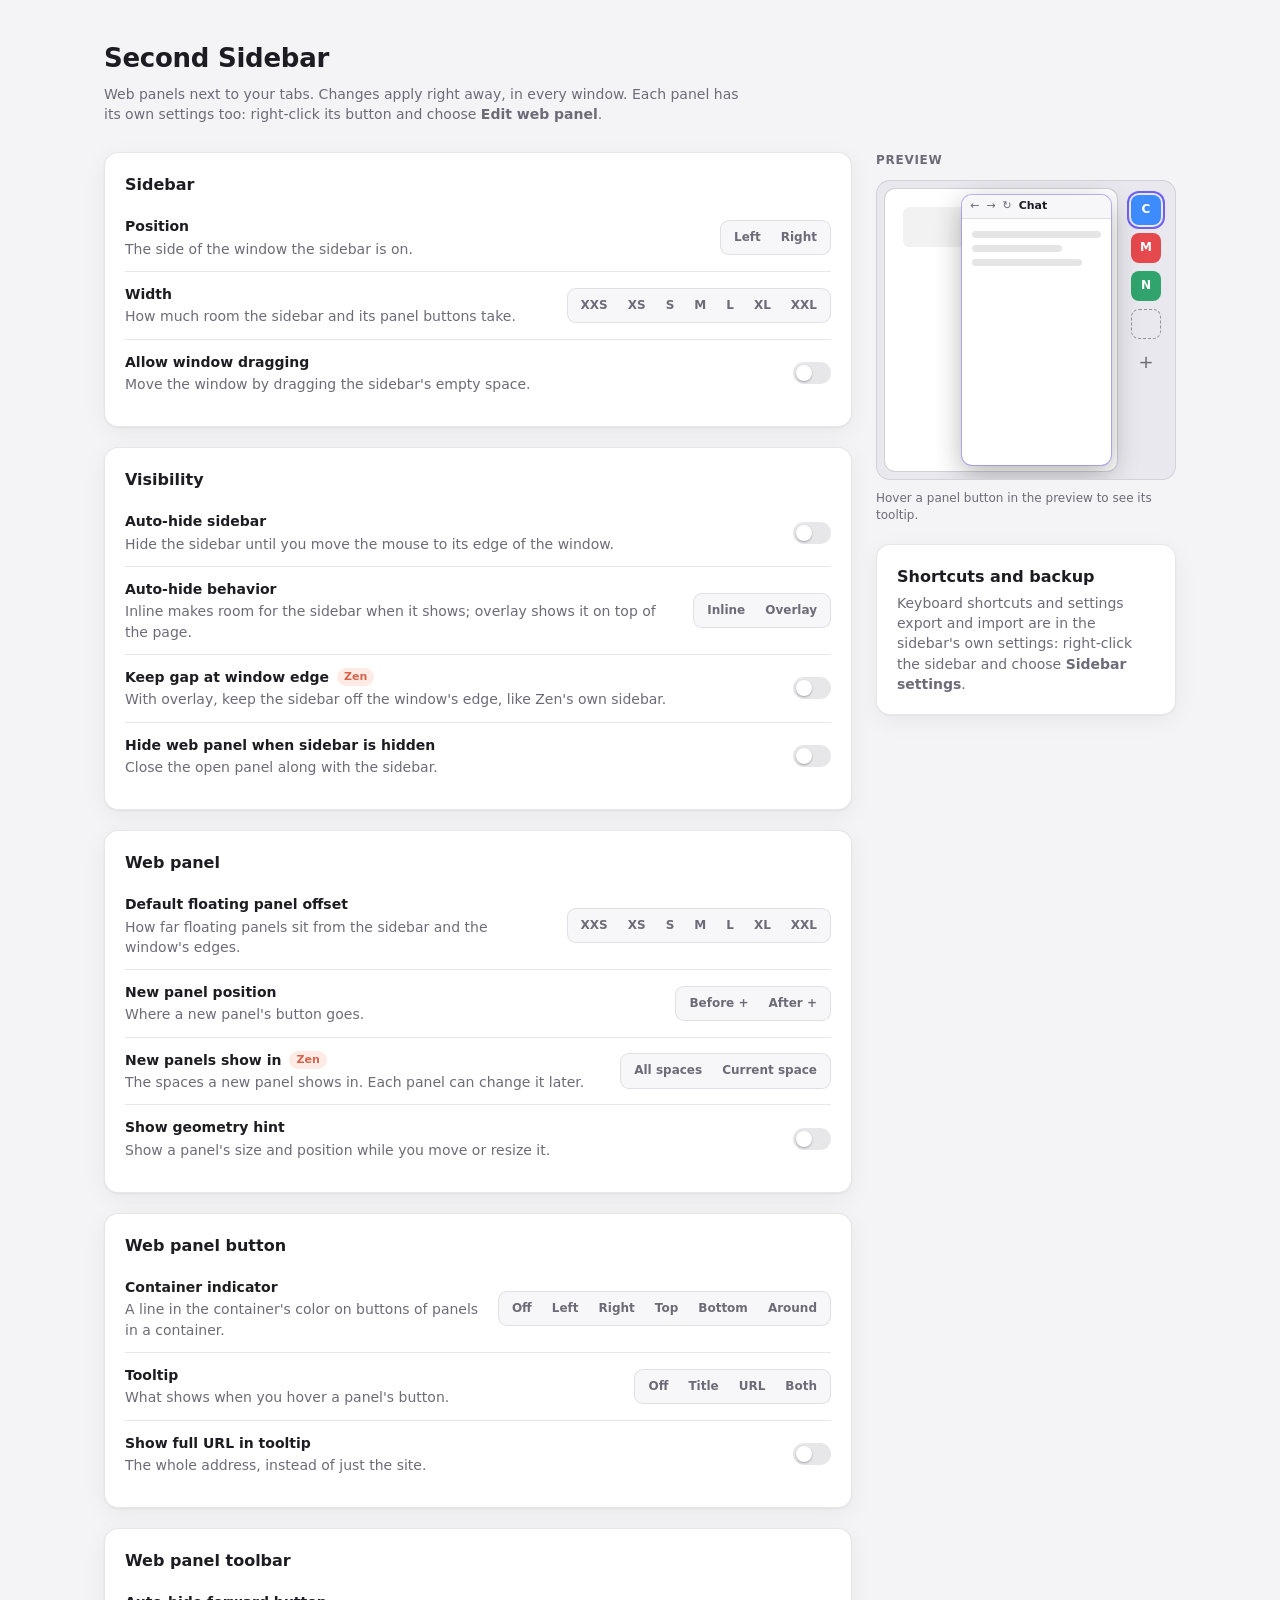
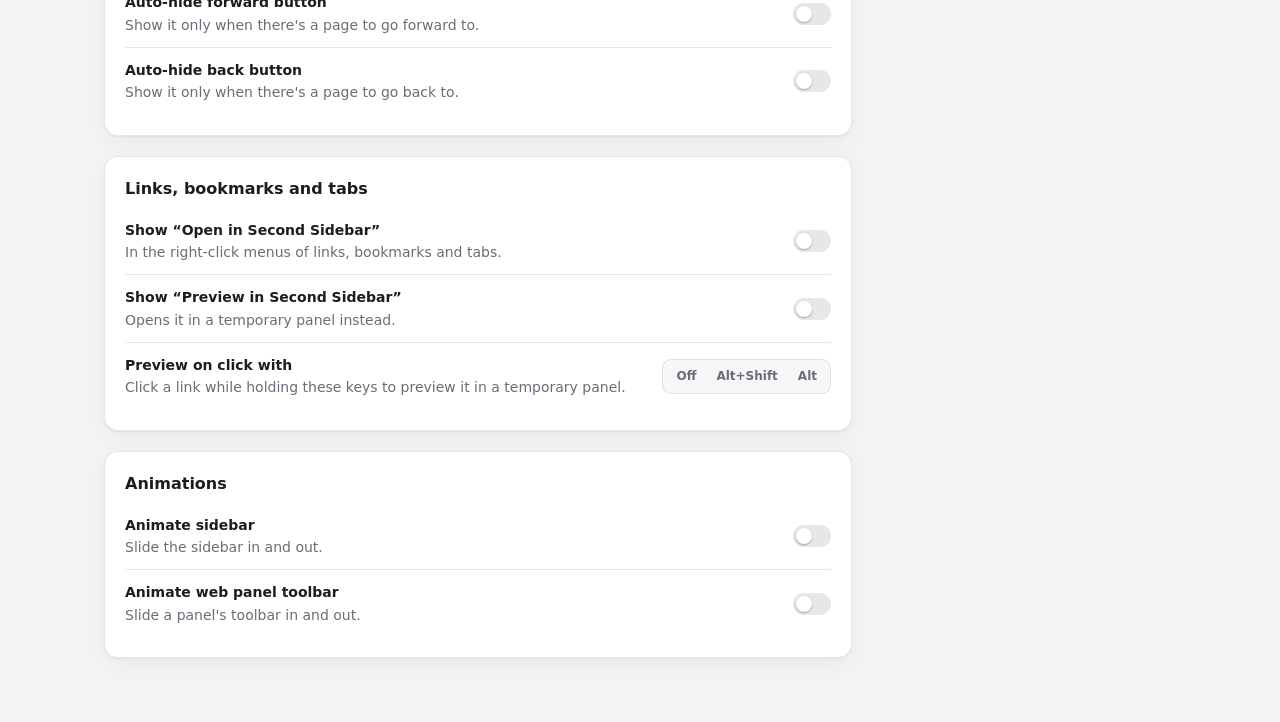
==== src/second_sidebar/settings_page/settings.html @ 51f5f9e2 "Add a settings page for the sidebar settings A tab with the sidebar settings as cards of switches an" ====
<!doctype html>
<html lang="en">
  <head>
    <meta charset="utf-8" />
    <meta name="viewport" content="width=device-width, initial-scale=1" />
    <title>Second Sidebar settings</title>
    <link rel="stylesheet" href="settings.css" />
    <script type="module" src="settings.mjs"></script>
  </head>
  <body>
    <main class="page">
      <header class="intro">
        <h1>Second Sidebar</h1>
        <p>
          Web panels next to your tabs. Changes apply right away, in every
          window. Each panel has its own settings too: right-click its button
          and choose <b>Edit web panel</b>.
        </p>
      </header>

      <p id="not-running" class="banner" hidden>
        Second Sidebar isn't running in this window, so some of its settings
        can't be shown. Restart the browser after installing it, then reload
        this page.
      </p>

      <div class="layout">
        <div id="sections" class="column"></div>

        <aside class="preview-wrap">
          <div class="preview-label">Preview</div>
          <div id="preview" class="preview" aria-label="Sidebar preview"></div>
          <p class="muted small">
            Hover a panel button in the preview to see its tooltip.
          </p>

          <section class="card side-card">
            <h2>Shortcuts and backup</h2>
            <p class="muted">
              Keyboard shortcuts and settings export and import are in the
              sidebar's own settings: right-click the sidebar and choose
              <b>Sidebar settings</b>.
            </p>
          </section>
        </aside>
      </div>
    </main>
  </body>
</html>
---- src/second_sidebar/settings_page/settings.css ----
/* The look of this page follows the settings page oom333 made for Tab Groups
 * (https://github.com/oom333/zen-tab-groups): cards of switches and button
 * groups, with a live preview on the side. */

:root {
  color-scheme: light dark;
  --bg: #f4f4f6;
  --card: #ffffff;
  --raised: #f7f7f9;
  --text: #1d1c22;
  --muted: #6d6b78;
  --border: rgba(20, 18, 30, 0.1);
  --accent: #6f5ff0;
  --accent-text: #ffffff;
  --window: #e9e8ee;
  --window-page: #ffffff;
  --window-line: rgba(0, 0, 0, 0.1);
  --shadow: 0 1px 2px rgba(0, 0, 0, 0.05), 0 6px 24px rgba(0, 0, 0, 0.05);
}

@media (prefers-color-scheme: dark) {
  :root {
    --bg: #18171d;
    --card: #222129;
    --raised: #2a2932;
    --text: #ecebf2;
    --muted: #9a98a8;
    --border: rgba(255, 255, 255, 0.08);
    --accent: #8f82ff;
    --accent-text: #15131f;
    --window: #2b2933;
    --window-page: #1f1e25;
    --window-line: rgba(255, 255, 255, 0.1);
    --shadow: none;
  }
}

* {
  box-sizing: border-box;
}

[hidden] {
  display: none !important;
}

body {
  margin: 0;
  background: var(--bg);
  color: var(--text);
  font:
    14px/1.45 system-ui,
    -apple-system,
    "Segoe UI",
    sans-serif;
}

button,
input {
  font: inherit;
  color: inherit;
}

.page {
  max-width: 1120px;
  margin: 0 auto;
  padding: 40px 24px 64px;
}

.intro h1 {
  margin: 0 0 6px;
  font-size: 26px;
  letter-spacing: -0.01em;
}
.intro p {
  margin: 0 0 28px;
  color: var(--muted);
  max-width: 640px;
}

.banner {
  margin: -12px 0 24px;
  padding: 10px 14px;
  border-radius: 10px;
  background: color-mix(in srgb, var(--accent) 12%, transparent);
  border: 1px solid color-mix(in srgb, var(--accent) 30%, transparent);
}

.layout {
  display: grid;
  grid-template-columns: minmax(0, 1fr) 300px;
  gap: 24px;
  align-items: start;
}

.column {
  display: grid;
  gap: 20px;
  min-width: 0;
}

.card {
  background: var(--card);
  border: 1px solid var(--border);
  border-radius: 14px;
  padding: 20px;
  box-shadow: var(--shadow);
}

.card h2 {
  margin: 0 0 4px;
  font-size: 16px;
}
.muted {
  color: var(--muted);
  margin: 0;
}
.small {
  font-size: 12px;
}

/* ---------- options ---------- */

.options {
  display: grid;
  margin-top: 8px;
}
.option {
  display: flex;
  align-items: center;
  gap: 16px;
  padding: 12px 0;
  cursor: pointer;
}
div.option {
  cursor: default;
}
.option + .option {
  border-top: 1px solid var(--border);
}
.option-text {
  flex: 1;
  display: grid;
  gap: 2px;
  min-width: 0;
}
.option-title {
  display: flex;
  align-items: center;
  gap: 8px;
  font-weight: 600;
}
.tag {
  font-size: 11px;
  font-weight: 600;
  padding: 1px 7px;
  border-radius: 999px;
  background: color-mix(in srgb, #f76f53 14%, transparent);
  color: color-mix(in srgb, #f76f53 85%, var(--text));
}

.switch {
  appearance: none;
  width: 38px;
  height: 22px;
  border-radius: 999px;
  background: var(--border);
  position: relative;
  cursor: pointer;
  flex: none;
  transition: background 0.15s;
  margin: 0;
}
.switch::after {
  content: "";
  position: absolute;
  top: 3px;
  left: 3px;
  width: 16px;
  height: 16px;
  border-radius: 50%;
  background: #fff;
  box-shadow: 0 1px 2px rgba(0, 0, 0, 0.3);
  transition: transform 0.15s;
}
.switch:checked {
  background: var(--accent);
}
.switch:checked::after {
  transform: translateX(16px);
}
.switch:focus-visible,
.segmented button:focus-visible {
  outline: 2px solid var(--accent);
  outline-offset: 2px;
}

.segmented {
  display: inline-flex;
  flex-wrap: wrap;
  justify-content: flex-end;
  flex: none;
  max-width: 60%;
  padding: 3px;
  border-radius: 9px;
  background: var(--raised);
  border: 1px solid var(--border);
}
.segmented button {
  border: 0;
  background: transparent;
  border-radius: 6px;
  padding: 5px 10px;
  font-size: 12px;
  font-weight: 600;
  color: var(--muted);
  cursor: pointer;
  white-space: nowrap;
}
.segmented button.selected {
  background: var(--card);
  color: var(--text);
  box-shadow: 0 1px 3px rgba(0, 0, 0, 0.15);
}

/* ---------- preview ---------- */

.preview-wrap {
  position: sticky;
  top: 24px;
  display: grid;
  gap: 10px;
}
.preview-label {
  font-size: 12px;
  font-weight: 700;
  text-transform: uppercase;
  letter-spacing: 0.06em;
  color: var(--muted);
}
.side-card {
  margin-top: 10px;
}

.preview {
  --pad: 6px;
  --button: 30px;
  --offset: 8px;
  position: relative;
  display: flex;
  height: 300px;
  padding: 8px;
  gap: 8px;
  border-radius: 14px;
  background: var(--window);
  border: 1px solid var(--border);
  overflow: hidden;
}
.preview.left {
  flex-direction: row-reverse;
}

.p-tabs {
  width: 64px;
  display: grid;
  align-content: start;
  gap: 6px;
  padding-top: 4px;
}
.p-tabs span {
  height: 14px;
  border-radius: 5px;
  background: var(--window-line);
}

.p-page {
  position: relative;
  flex: 1;
  border-radius: 10px;
  background: var(--window-page);
  box-shadow: 0 0 0 1px var(--window-line);
}
.p-page::before {
  content: "";
  position: absolute;
  inset: 18px 18px auto;
  height: 40px;
  border-radius: 6px;
  background: var(--window-line);
  opacity: 0.5;
}

.p-sidebar {
  position: relative;
  z-index: 2;
  display: grid;
  align-content: start;
  justify-items: center;
  gap: 8px;
  padding: 6px var(--pad);
  border-radius: 10px;
  transition:
    padding 0.15s,
    opacity 0.15s;
}
.p-sidebar.auto-hide {
  outline: 1.5px dashed color-mix(in srgb, var(--muted) 60%, transparent);
  outline-offset: -2px;
}
.p-sidebar.overlay {
  position: absolute;
  top: 8px;
  bottom: 8px;
  background: var(--window);
  box-shadow: 0 6px 24px rgba(0, 0, 0, 0.25);
}
.preview.left .p-sidebar.overlay {
  left: 8px;
}
.preview.right .p-sidebar.overlay {
  right: 8px;
}
.p-sidebar.overlay.gap {
  top: 14px;
  bottom: 14px;
}
.preview.left .p-sidebar.overlay.gap {
  left: 14px;
}
.preview.right .p-sidebar.overlay.gap {
  right: 14px;
}

.p-button {
  position: relative;
  width: var(--button);
  height: var(--button);
  border-radius: 8px;
  display: grid;
  place-items: center;
  font-size: 12px;
  font-weight: 700;
  color: #fff;
  background: var(--c);
  cursor: default;
}
.p-button.open {
  box-shadow:
    0 0 0 2px var(--window),
    0 0 0 4px var(--accent);
}
.p-button .indicator {
  position: absolute;
  background: #f5a623;
  border-radius: 2px;
}
.indicator.left {
  left: -5px;
  top: 6px;
  bottom: 6px;
  width: 3px;
}
.indicator.right {
  right: -5px;
  top: 6px;
  bottom: 6px;
  width: 3px;
}
.indicator.top {
  top: -5px;
  left: 6px;
  right: 6px;
  height: 3px;
}
.indicator.bottom {
  bottom: -5px;
  left: 6px;
  right: 6px;
  height: 3px;
}
.indicator.around {
  inset: -4px;
  background: transparent;
  border: 2px solid #f5a623;
  border-radius: 10px;
}
.p-slot {
  background: transparent;
  border: 1.5px dashed color-mix(in srgb, var(--muted) 70%, transparent);
}
.p-new {
  width: var(--button);
  height: var(--button);
  display: grid;
  place-items: center;
  color: var(--muted);
  font-size: 18px;
  line-height: 1;
}

.p-tooltip {
  position: absolute;
  z-index: 4;
  top: 50%;
  transform: translateY(-50%);
  width: max-content;
  max-width: 200px;
  padding: 6px 9px;
  border-radius: 7px;
  font-size: 11px;
  font-weight: 500;
  line-height: 1.35;
  text-align: start;
  color: var(--text);
  background: var(--card);
  border: 1px solid var(--border);
  box-shadow: 0 4px 16px rgba(0, 0, 0, 0.2);
  pointer-events: none;
  display: none;
}
.p-tooltip .url {
  color: var(--muted);
  overflow-wrap: anywhere;
}
.p-button:hover .p-tooltip {
  display: block;
}
.preview.left .p-tooltip {
  left: calc(100% + 10px);
}
.preview.right .p-tooltip {
  right: calc(100% + 10px);
}

.p-panel {
  position: absolute;
  z-index: 3;
  top: calc(8px + var(--offset));
  bottom: calc(8px + var(--offset));
  width: 50%;
  border-radius: 10px;
  background: var(--card);
  box-shadow:
    0 0 0 1px color-mix(in srgb, var(--accent) 45%, transparent),
    0 8px 28px rgba(0, 0, 0, 0.3);
  overflow: hidden;
  transition: all 0.15s;
}
.p-panel .bar {
  height: 24px;
  display: flex;
  align-items: center;
  gap: 7px;
  padding: 0 8px;
  font-size: 11px;
  color: var(--muted);
  background: var(--raised);
  border-bottom: 1px solid var(--window-line);
}
.p-panel .bar .nav.gone {
  visibility: hidden;
}
.p-panel .bar .title {
  flex: 1;
  overflow: hidden;
  text-overflow: ellipsis;
  white-space: nowrap;
  font-weight: 600;
  color: var(--text);
}
.p-panel .lines {
  display: grid;
  gap: 7px;
  padding: 12px 10px;
}
.p-panel .lines span {
  height: 7px;
  border-radius: 4px;
  background: var(--window-line);
}
.p-panel .lines span:nth-child(2) {
  width: 70%;
}
.p-panel .lines span:nth-child(3) {
  width: 85%;
}

@media (max-width: 860px) {
  .layout {
    grid-template-columns: 1fr;
  }
  .preview-wrap {
    position: static;
    order: -1;
  }
  .segmented {
    max-width: none;
  }
}
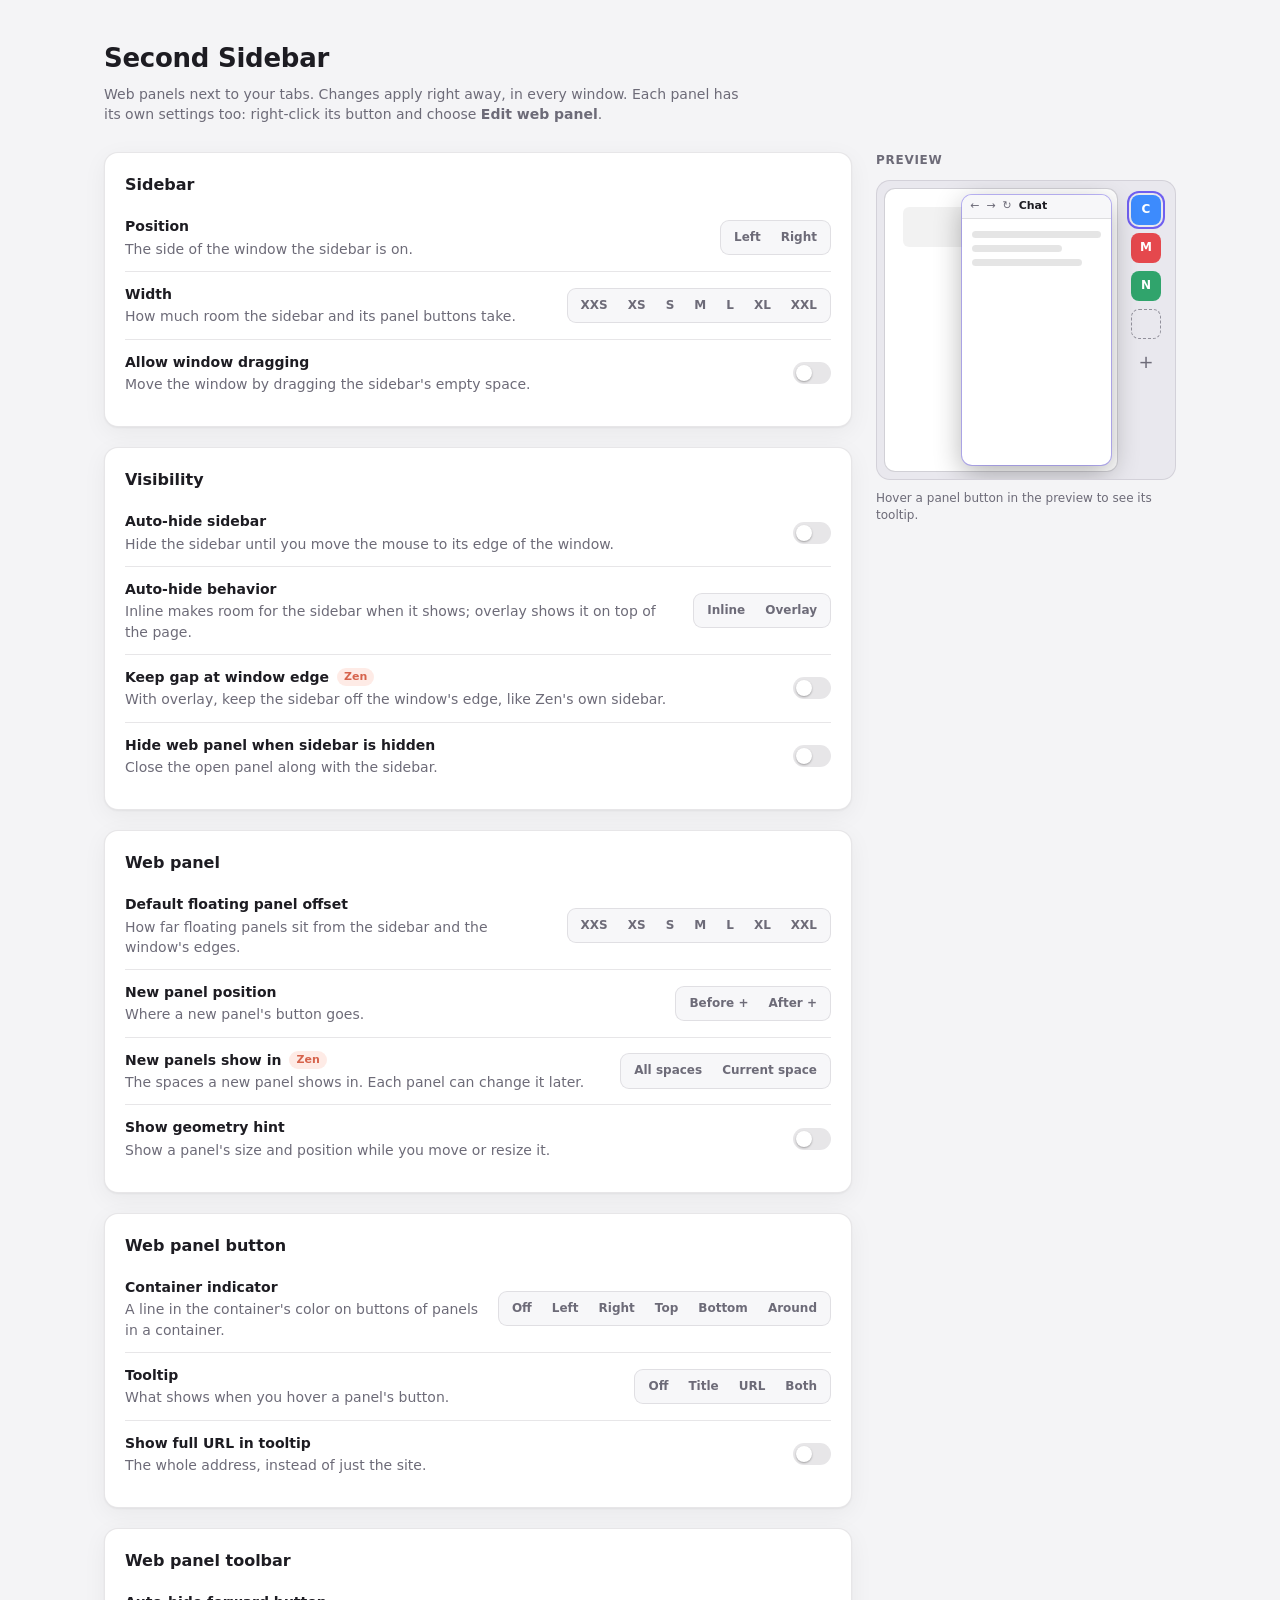
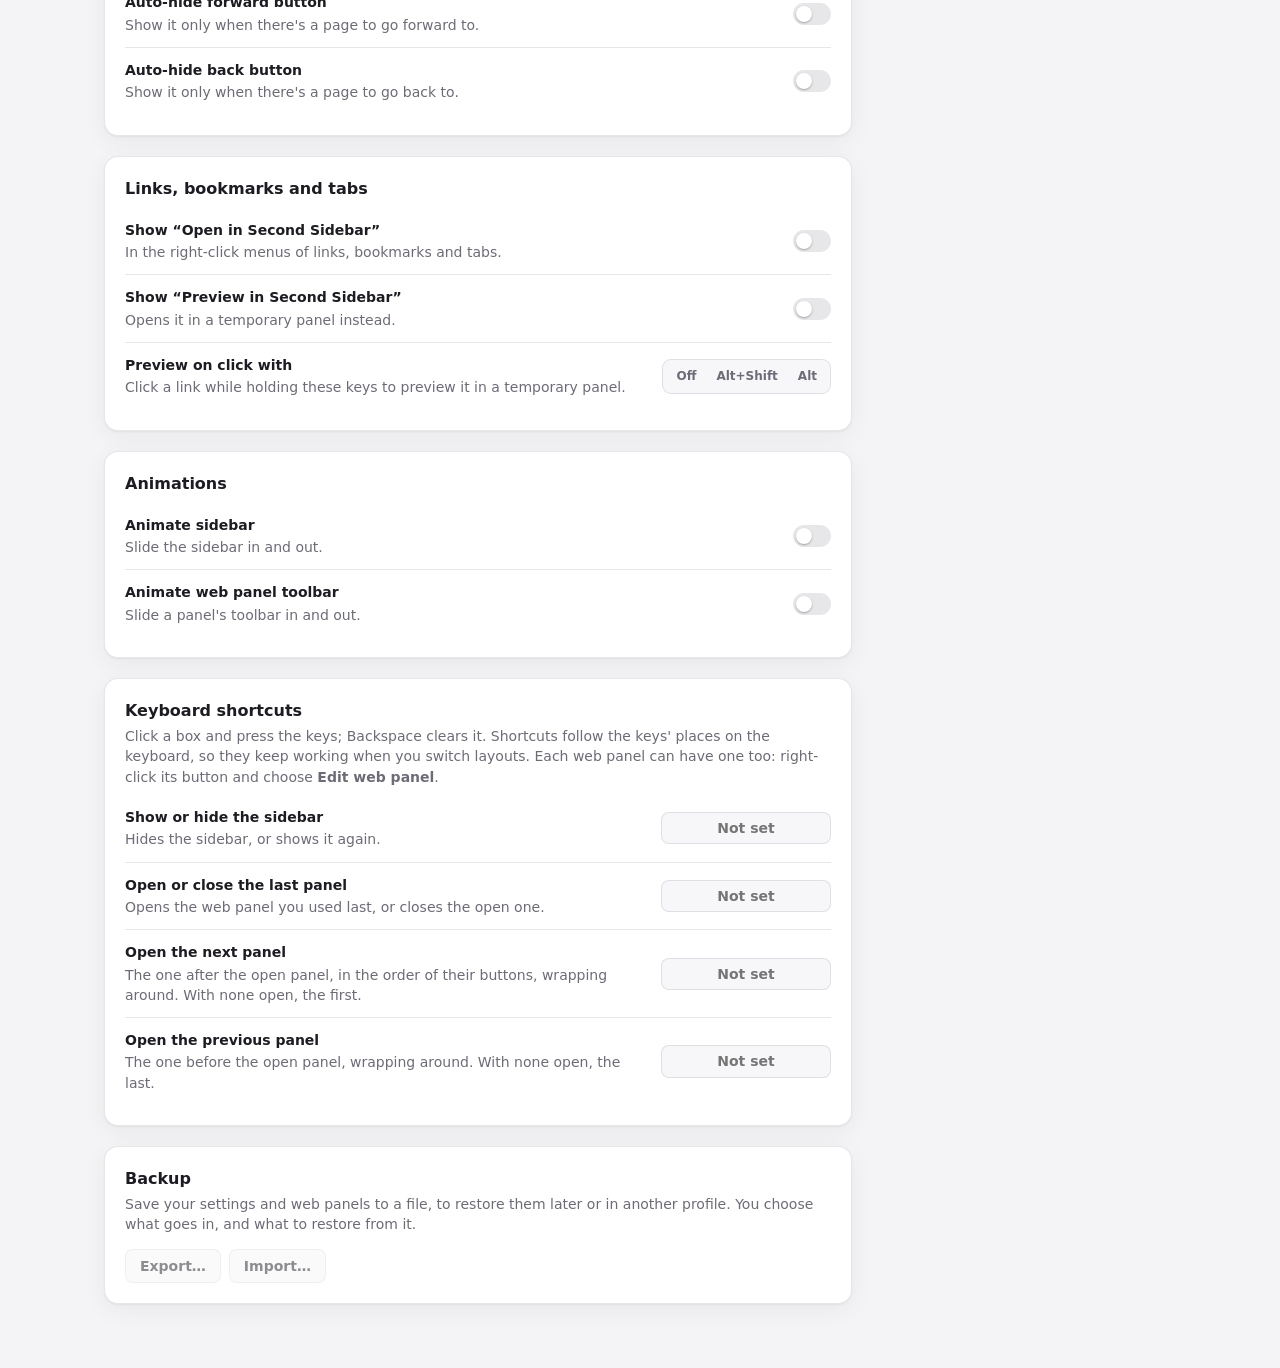
==== commit 8cfa771b: "Put every sidebar setting on the settings page, with backup choices "Sidebar settings" in the sideba" ====
--- a/src/second_sidebar/settings_page/settings.html
+++ b/src/second_sidebar/settings_page/settings.html
@@ -24,8 +24,56 @@
         this page.
       </p>
 
+      <div id="restart-banner" class="banner restart" hidden>
+        <span>
+          Settings imported. Restart the browser to apply them; until then,
+          changes to the sidebar and web panels aren't saved.
+        </span>
+        <button id="restart" class="button primary" type="button">
+          Restart now
+        </button>
+      </div>
+
       <div class="layout">
-        <div id="sections" class="column"></div>
+        <div class="column">
+          <div id="sections" class="column"></div>
+
+          <section class="card">
+            <h2>Keyboard shortcuts</h2>
+            <p class="muted">
+              Click a box and press the keys; Backspace clears it. Shortcuts
+              follow the keys' places on the keyboard, so they keep working when
+              you switch layouts. Each web panel can have one too: right-click
+              its button and choose <b>Edit web panel</b>.
+            </p>
+            <div id="shortcuts" class="options"></div>
+            <p id="shortcut-status" class="status small" role="status"></p>
+          </section>
+
+          <section class="card">
+            <h2>Backup</h2>
+            <p class="muted">
+              Save your settings and web panels to a file, to restore them later
+              or in another profile. You choose what goes in, and what to
+              restore from it.
+            </p>
+            <div class="actions">
+              <button id="backup-export" class="button" type="button">
+                Export…
+              </button>
+              <button id="backup-import" class="button" type="button">
+                Import…
+              </button>
+              <input
+                id="backup-file"
+                type="file"
+                accept=".json,application/json"
+                hidden
+              />
+            </div>
+            <p id="backup-status" class="status small" role="status"></p>
+          </section>
+        </div>
 
         <aside class="preview-wrap">
           <div class="preview-label">Preview</div>
@@ -33,17 +81,39 @@
           <p class="muted small">
             Hover a panel button in the preview to see its tooltip.
           </p>
-
-          <section class="card side-card">
-            <h2>Shortcuts and backup</h2>
-            <p class="muted">
-              Keyboard shortcuts and settings export and import are in the
-              sidebar's own settings: right-click the sidebar and choose
-              <b>Sidebar settings</b>.
-            </p>
-          </section>
         </aside>
       </div>
     </main>
+
+    <!-- Asks what to export, or what to restore from a backup. -->
+    <dialog id="backup-dialog" class="dialog">
+      <form method="dialog">
+        <h2 id="backup-dialog-title"></h2>
+        <p id="backup-dialog-text" class="muted"></p>
+        <div class="options">
+          <label class="option" id="backup-sidebar">
+            <span class="option-text">
+              <span class="option-title">Sidebar settings</span>
+              <span class="muted"></span>
+            </span>
+            <input type="checkbox" class="switch" checked />
+          </label>
+          <label class="option" id="backup-web-panels">
+            <span class="option-text">
+              <span class="option-title">Web panels</span>
+              <span class="muted"></span>
+            </span>
+            <input type="checkbox" class="switch" checked />
+          </label>
+        </div>
+        <p id="backup-dialog-note" class="muted small"></p>
+        <div class="dialog-actions">
+          <button value="cancel" class="button">Cancel</button>
+          <button value="ok" class="button primary" id="backup-dialog-ok">
+            OK
+          </button>
+        </div>
+      </form>
+    </dialog>
   </body>
 </html>
--- a/src/second_sidebar/settings_page/settings.css
+++ b/src/second_sidebar/settings_page/settings.css
@@ -222,6 +222,128 @@
   box-shadow: 0 1px 3px rgba(0, 0, 0, 0.15);
 }
 
+/* ---------- buttons, shortcuts, backup ---------- */
+
+.button {
+  border: 1px solid var(--border);
+  background: var(--raised);
+  border-radius: 8px;
+  padding: 6px 14px;
+  font-weight: 600;
+  cursor: pointer;
+}
+.button:hover {
+  background: color-mix(in srgb, var(--raised) 85%, var(--text));
+}
+.button.primary {
+  border-color: transparent;
+  background: var(--accent);
+  color: var(--accent-text);
+}
+.button:disabled {
+  opacity: 0.5;
+  cursor: default;
+}
+.button:focus-visible,
+.shortcut input:focus-visible,
+.shortcut button:focus-visible {
+  outline: 2px solid var(--accent);
+  outline-offset: 2px;
+}
+
+.shortcut {
+  display: inline-flex;
+  align-items: center;
+  flex: none;
+  gap: 4px;
+}
+.shortcut input {
+  width: 170px;
+  padding: 5px 10px;
+  border-radius: 8px;
+  border: 1px solid var(--border);
+  background: var(--raised);
+  font-weight: 600;
+  text-align: center;
+  cursor: pointer;
+}
+.shortcut input:focus {
+  border-color: var(--accent);
+  cursor: text;
+}
+.shortcut button {
+  border: 0;
+  background: transparent;
+  color: var(--muted);
+  border-radius: 6px;
+  width: 26px;
+  height: 26px;
+  cursor: pointer;
+}
+.shortcut button:hover {
+  color: var(--text);
+  background: var(--raised);
+}
+
+.actions {
+  display: flex;
+  flex-wrap: wrap;
+  gap: 8px;
+  margin-top: 14px;
+}
+.status {
+  margin: 10px 0 0;
+  color: var(--muted);
+}
+.status:empty {
+  display: none;
+}
+.status.error {
+  color: #e5484d;
+}
+
+/* Until the restart, changes anywhere on the page aren't saved: it stays in
+ * view. */
+.banner.restart {
+  position: sticky;
+  top: 12px;
+  z-index: 2;
+  display: flex;
+  align-items: center;
+  gap: 16px;
+  background: color-mix(in srgb, var(--accent) 12%, var(--card));
+  box-shadow: var(--shadow);
+}
+.banner.restart span {
+  flex: 1;
+}
+
+.dialog {
+  width: min(460px, calc(100vw - 32px));
+  padding: 22px;
+  border: 1px solid var(--border);
+  border-radius: 14px;
+  background: var(--card);
+  color: var(--text);
+  box-shadow: 0 12px 40px rgba(0, 0, 0, 0.3);
+}
+.dialog::backdrop {
+  background: rgba(0, 0, 0, 0.35);
+}
+.dialog h2 {
+  margin: 0 0 4px;
+  font-size: 16px;
+}
+.dialog .small {
+  margin-top: 8px;
+}
+.dialog-actions {
+  display: flex;
+  justify-content: flex-end;
+  gap: 8px;
+  margin-top: 18px;
+}
+
 /* ---------- preview ---------- */
 
 .preview-wrap {
@@ -236,9 +358,6 @@
   text-transform: uppercase;
   letter-spacing: 0.06em;
   color: var(--muted);
-}
-.side-card {
-  margin-top: 10px;
 }
 
 .preview {
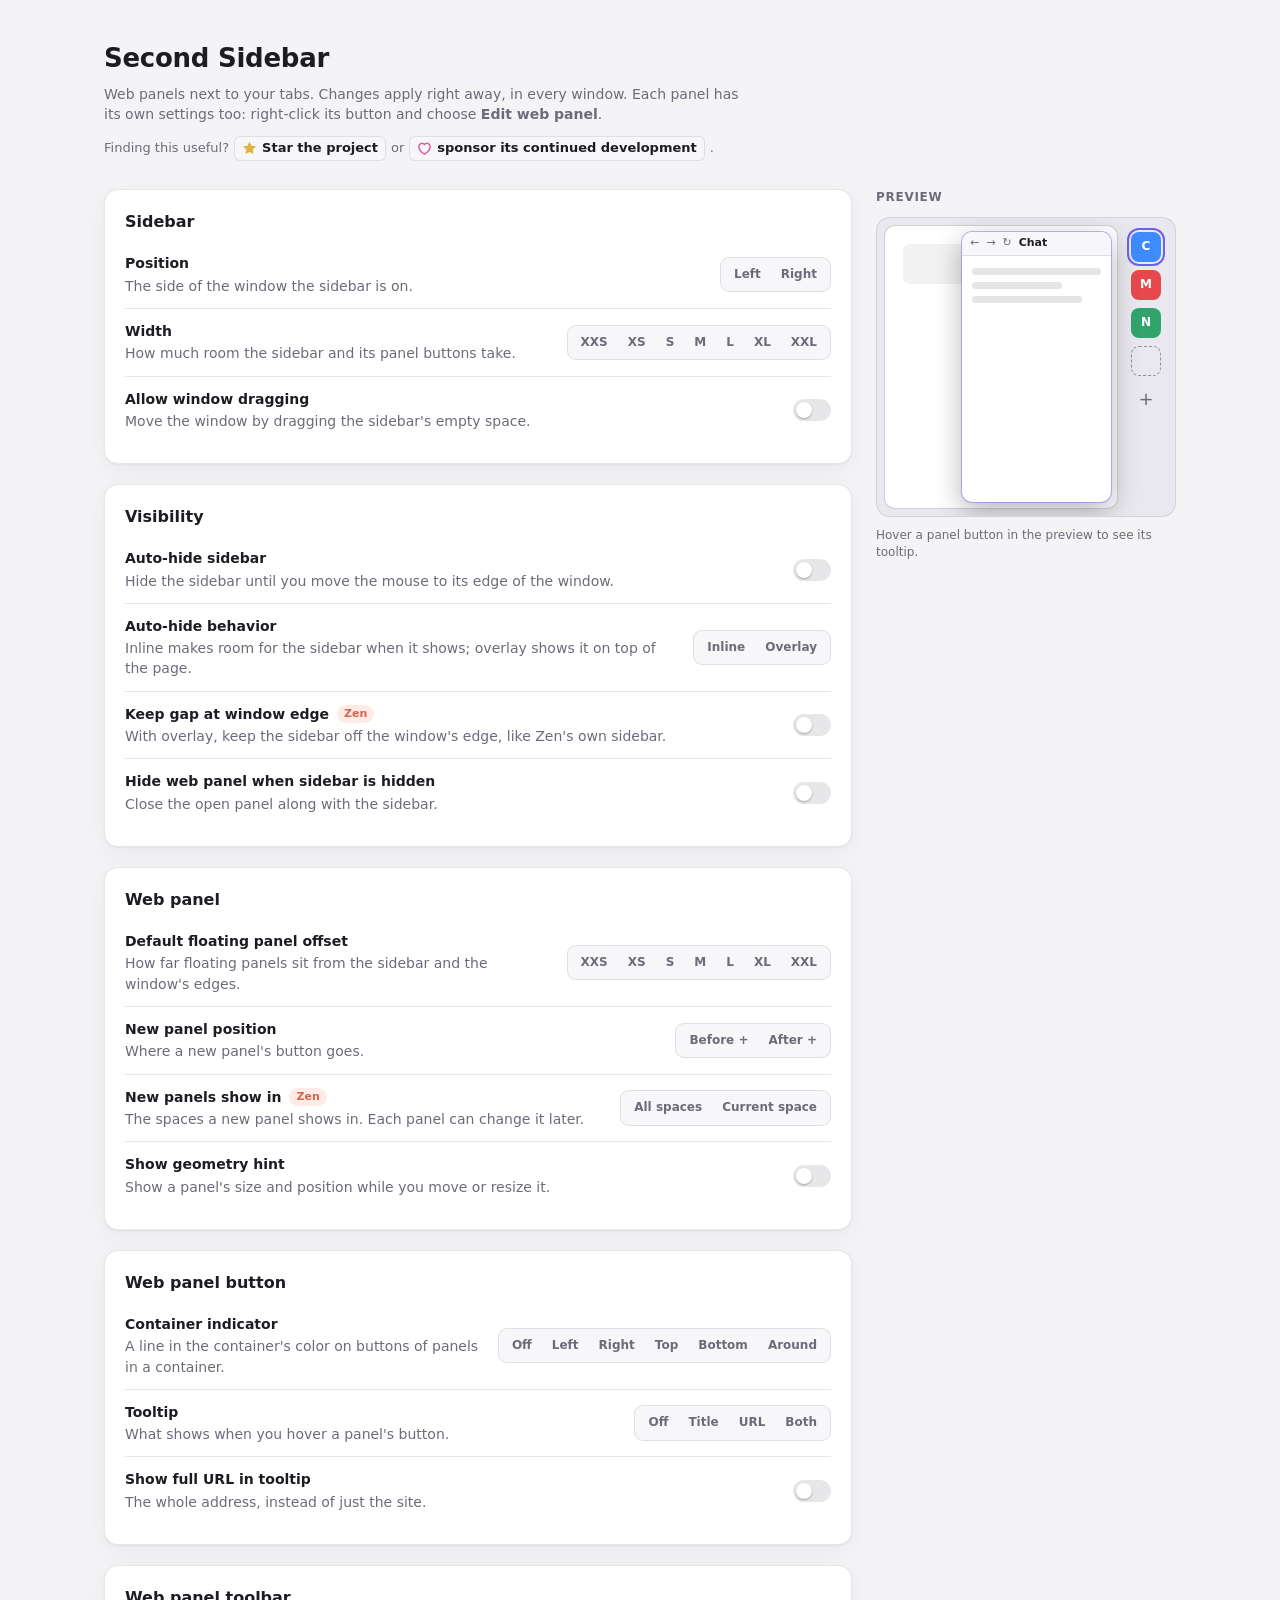
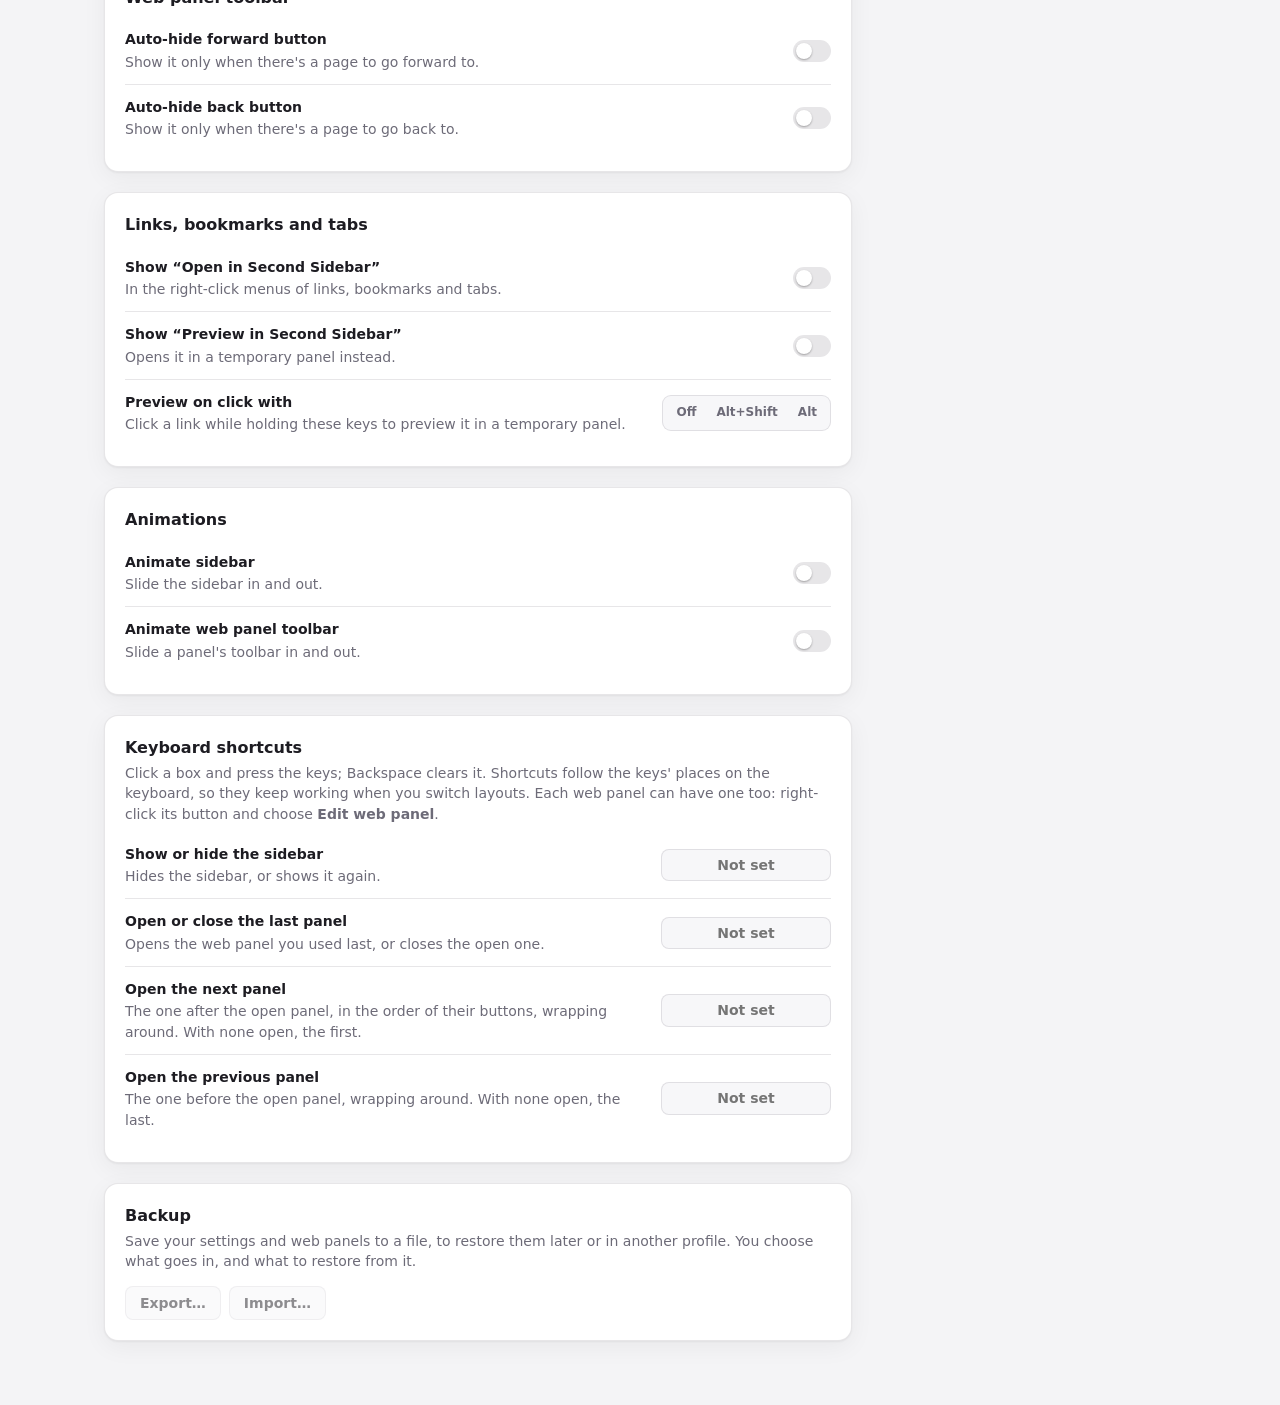
==== commit 25748c14: "Add support links to settings page and update changelog for version 1.13.1" ====
--- a/src/second_sidebar/settings_page/settings.html
+++ b/src/second_sidebar/settings_page/settings.html
@@ -15,6 +15,37 @@
           Web panels next to your tabs. Changes apply right away, in every
           window. Each panel has its own settings too: right-click its button
           and choose <b>Edit web panel</b>.
+        </p>
+        <p class="support-line">
+          <span>Finding this useful?</span>
+          <a
+            class="support-link star"
+            href="https://github.com/sinazadeh/zen-second-sidebar-enhanced"
+            target="_blank"
+            rel="noopener noreferrer"
+          >
+            <svg viewBox="0 0 16 16" aria-hidden="true">
+              <path
+                d="M8 .7 10.2 5l4.8.7-3.5 3.4.8 4.8L8 11.6l-4.3 2.3.8-4.8L1 5.7 5.8 5 8 .7Z"
+              />
+            </svg>
+            Star the project
+          </a>
+          <span>or</span>
+          <a
+            class="support-link sponsor"
+            href="https://github.com/sponsors/sinazadeh"
+            target="_blank"
+            rel="noopener noreferrer"
+          >
+            <svg viewBox="0 0 16 16" aria-hidden="true">
+              <path
+                d="M8 14S2 10.5 2 5.8A3.3 3.3 0 0 1 8 3.9a3.3 3.3 0 0 1 6 1.9C14 10.5 8 14 8 14Z"
+              />
+            </svg>
+            sponsor its continued development
+          </a>
+          <span>.</span>
         </p>
       </header>
 
--- a/src/second_sidebar/settings_page/settings.css
+++ b/src/second_sidebar/settings_page/settings.css
@@ -72,9 +72,54 @@
   letter-spacing: -0.01em;
 }
 .intro p {
-  margin: 0 0 28px;
+  margin: 0 0 12px;
   color: var(--muted);
   max-width: 640px;
+}
+
+.intro .support-line {
+  display: flex;
+  flex-wrap: wrap;
+  align-items: center;
+  gap: 5px;
+  max-width: none;
+  margin-bottom: 28px;
+  font-size: 13px;
+}
+
+.support-link {
+  display: inline-flex;
+  align-items: center;
+  gap: 5px;
+  padding: 2px 7px;
+  border: 1px solid var(--border);
+  border-radius: 6px;
+  background: var(--raised);
+  color: var(--text);
+  font-weight: 600;
+  text-decoration: none;
+}
+.support-link:hover {
+  border-color: var(--muted);
+  background: color-mix(in srgb, var(--raised) 85%, var(--text));
+}
+.support-link:focus-visible {
+  outline: 2px solid var(--accent);
+  outline-offset: 2px;
+}
+.support-link svg {
+  width: 15px;
+  height: 15px;
+  fill: currentColor;
+}
+.support-link.star svg {
+  color: #e3b341;
+}
+.support-link.sponsor svg {
+  fill: none;
+  stroke: #db61a2;
+  stroke-linejoin: round;
+  stroke-width: 1.6;
 }
 
 .banner {
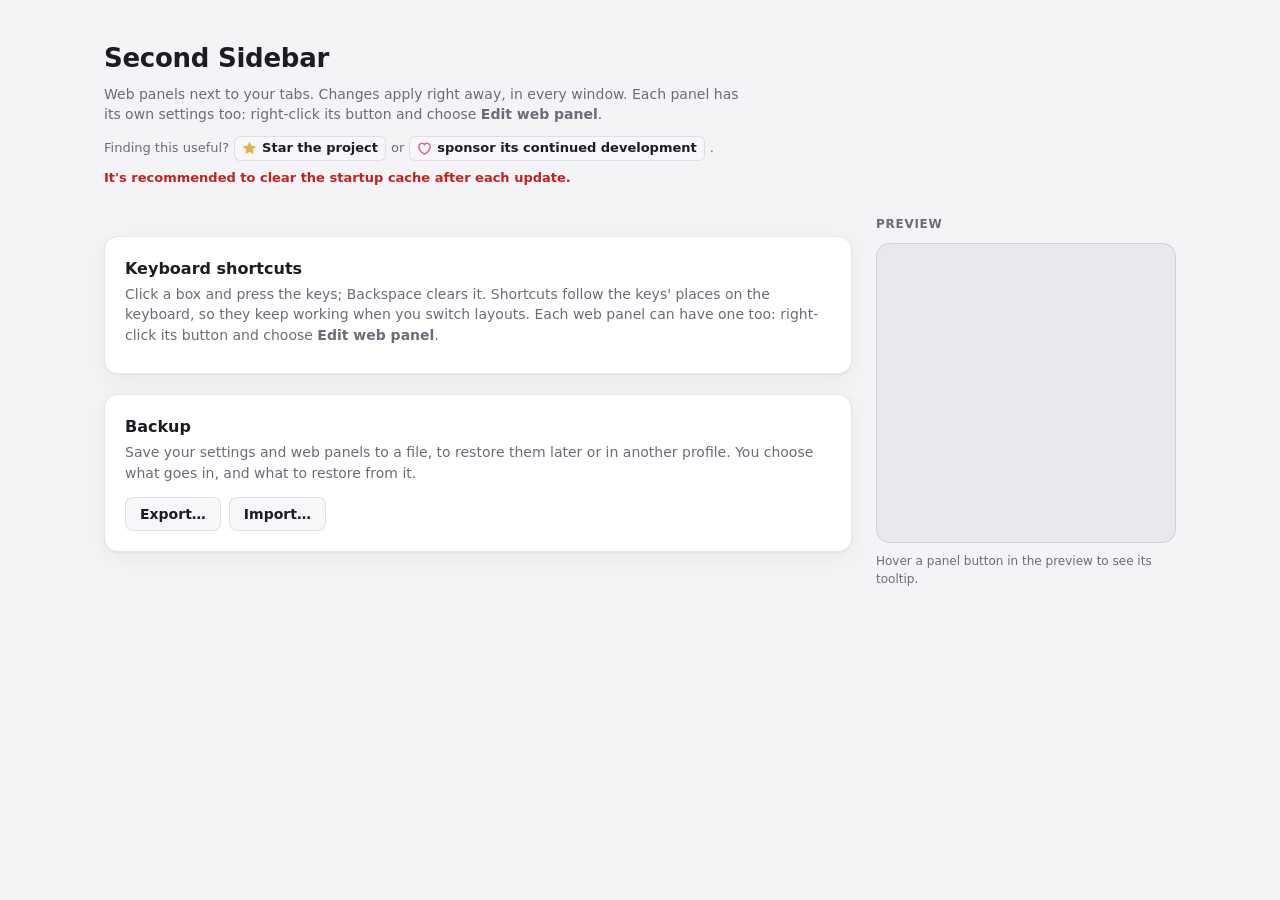
==== commit 18903e64: "Update changelog, README, and settings page to recommend clearing startup cache after updates" ====
--- a/src/second_sidebar/settings_page/settings.html
+++ b/src/second_sidebar/settings_page/settings.html
@@ -46,6 +46,9 @@
             sponsor its continued development
           </a>
           <span>.</span>
+        </p>
+        <p class="startup-cache-note">
+          It's recommended to clear the startup cache after each update.
         </p>
       </header>
 
--- a/src/second_sidebar/settings_page/settings.css
+++ b/src/second_sidebar/settings_page/settings.css
@@ -12,6 +12,7 @@
   --border: rgba(20, 18, 30, 0.1);
   --accent: #6f5ff0;
   --accent-text: #ffffff;
+  --warning-text: #c5221f;
   --window: #e9e8ee;
   --window-page: #ffffff;
   --window-line: rgba(0, 0, 0, 0.1);
@@ -28,6 +29,7 @@
     --border: rgba(255, 255, 255, 0.08);
     --accent: #8f82ff;
     --accent-text: #15131f;
+    --warning-text: #ff6b6b;
     --window: #2b2933;
     --window-page: #1f1e25;
     --window-line: rgba(255, 255, 255, 0.1);
@@ -83,8 +85,16 @@
   align-items: center;
   gap: 5px;
   max-width: none;
+  margin-bottom: 8px;
+  font-size: 13px;
+}
+
+.intro .startup-cache-note {
+  max-width: none;
   margin-bottom: 28px;
+  color: var(--warning-text);
   font-size: 13px;
+  font-weight: 600;
 }
 
 .support-link {
@@ -492,6 +502,22 @@
 }
 .preview.right .p-sidebar.overlay.gap {
   right: 14px;
+}
+
+.preview.left .p-sidebar.overlay.clearance {
+  left: calc(8px + var(--overlay-gap));
+}
+
+.preview.right .p-sidebar.overlay.clearance {
+  right: calc(8px + var(--overlay-gap));
+}
+
+.preview.left .p-sidebar.overlay.gap.clearance {
+  left: calc(14px + var(--overlay-gap));
+}
+
+.preview.right .p-sidebar.overlay.gap.clearance {
+  right: calc(14px + var(--overlay-gap));
 }
 
 .p-button {
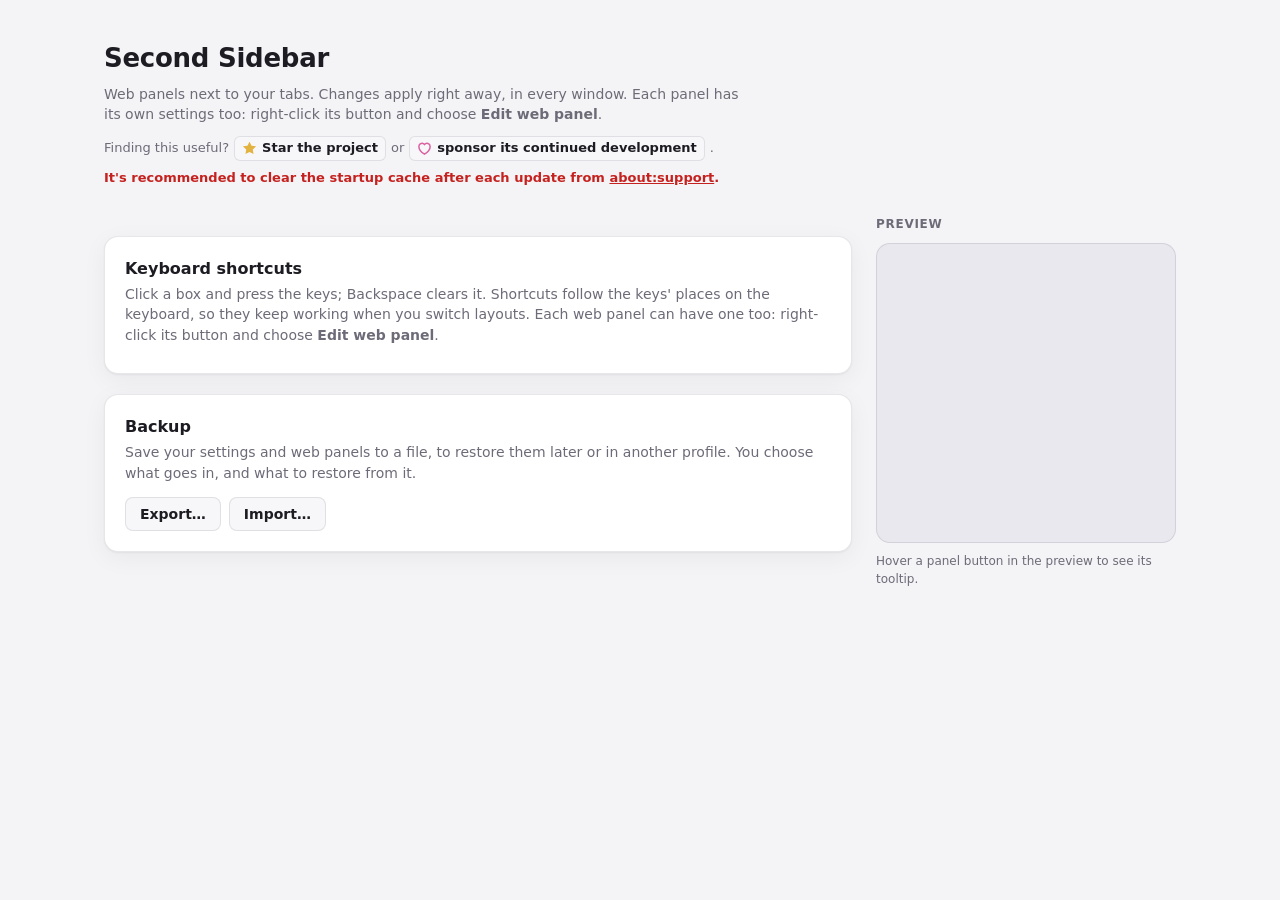
==== commit 8cf2545e: "Update changelog for version 1.13.8, add startup-cache reminder linking to about:support, and enhanc" ====
--- a/src/second_sidebar/settings_page/settings.html
+++ b/src/second_sidebar/settings_page/settings.html
@@ -48,7 +48,8 @@
           <span>.</span>
         </p>
         <p class="startup-cache-note">
-          It's recommended to clear the startup cache after each update.
+          It's recommended to clear the startup cache after each update from
+          <a class="settings-page-link" href="about:support">about:support</a>.
         </p>
       </header>
 
--- a/src/second_sidebar/settings_page/settings.css
+++ b/src/second_sidebar/settings_page/settings.css
@@ -96,6 +96,10 @@
   font-size: 13px;
   font-weight: 600;
 }
+.startup-cache-note a {
+  color: inherit;
+  text-decoration: underline;
+}
 
 .support-link {
   display: inline-flex;
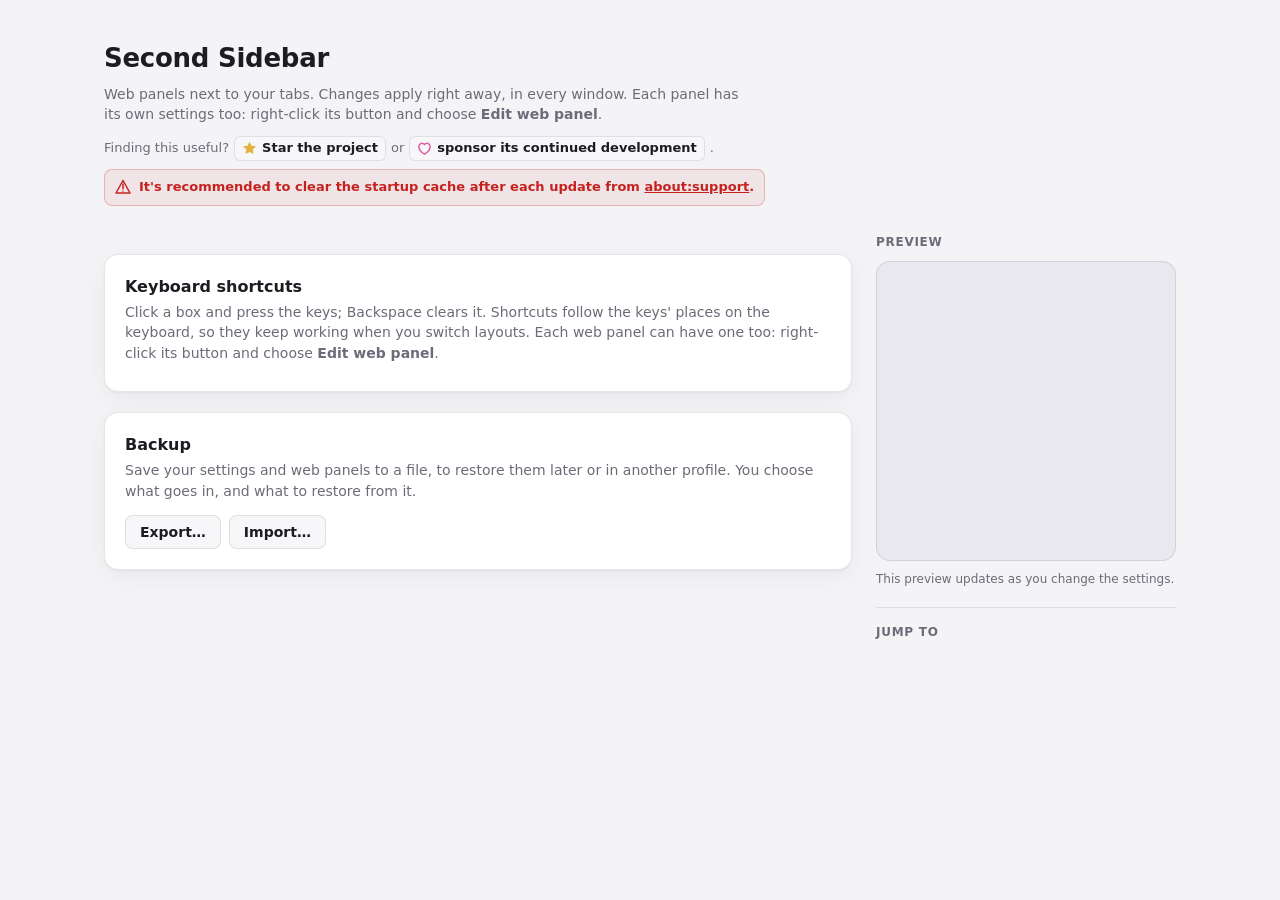
==== commit 3f4b83c4: "feat: add new composition files for Zen Second Sidebar Enhanced - Created hyperframes.json to define" ====
--- a/src/second_sidebar/settings_page/settings.html
+++ b/src/second_sidebar/settings_page/settings.html
@@ -8,7 +8,8 @@
     <script type="module" src="settings.mjs"></script>
   </head>
   <body>
-    <main class="page">
+    <a class="skip-link" href="#settings-content">Skip to settings</a>
+    <main class="page" id="settings-content">
       <header class="intro">
         <h1>Second Sidebar</h1>
         <p>
@@ -47,10 +48,23 @@
           </a>
           <span>.</span>
         </p>
-        <p class="startup-cache-note">
-          It's recommended to clear the startup cache after each update from
-          <a class="settings-page-link" href="about:support">about:support</a>.
-        </p>
+        <div class="startup-cache-note" role="note">
+          <svg viewBox="0 0 16 16" aria-hidden="true">
+            <path
+              d="M8 1.5 15 14H1L8 1.5Zm0 3.4v4.8m0 2.2v.1"
+              fill="none"
+              stroke="currentColor"
+              stroke-linecap="round"
+              stroke-linejoin="round"
+              stroke-width="1.5"
+            />
+          </svg>
+          <p>
+            It's recommended to clear the startup cache after each update from
+            <a class="settings-page-link" href="about:support">about:support</a
+            >.
+          </p>
+        </div>
       </header>
 
       <p id="not-running" class="banner" hidden>
@@ -73,7 +87,7 @@
         <div class="column">
           <div id="sections" class="column"></div>
 
-          <section class="card">
+          <section class="card" id="keyboard-shortcuts">
             <h2>Keyboard shortcuts</h2>
             <p class="muted">
               Click a box and press the keys; Backspace clears it. Shortcuts
@@ -85,7 +99,7 @@
             <p id="shortcut-status" class="status small" role="status"></p>
           </section>
 
-          <section class="card">
+          <section class="card" id="backup">
             <h2>Backup</h2>
             <p class="muted">
               Save your settings and web panels to a file, to restore them later
@@ -112,16 +126,30 @@
 
         <aside class="preview-wrap">
           <div class="preview-label">Preview</div>
-          <div id="preview" class="preview" aria-label="Sidebar preview"></div>
+          <div
+            id="preview"
+            class="preview"
+            role="img"
+            aria-label="Preview of the second sidebar"
+          ></div>
           <p class="muted small">
-            Hover a panel button in the preview to see its tooltip.
+            This preview updates as you change the settings.
           </p>
+          <nav class="settings-nav" aria-label="Settings sections">
+            <div class="preview-label">Jump to</div>
+            <div id="settings-nav-links" class="settings-nav-links"></div>
+          </nav>
         </aside>
       </div>
     </main>
 
     <!-- Asks what to export, or what to restore from a backup. -->
-    <dialog id="backup-dialog" class="dialog">
+    <dialog
+      id="backup-dialog"
+      class="dialog"
+      aria-labelledby="backup-dialog-title"
+      aria-describedby="backup-dialog-text backup-dialog-note"
+    >
       <form method="dialog">
         <h2 id="backup-dialog-title"></h2>
         <p id="backup-dialog-text" class="muted"></p>
--- a/src/second_sidebar/settings_page/settings.css
+++ b/src/second_sidebar/settings_page/settings.css
@@ -62,6 +62,26 @@
   color: inherit;
 }
 
+.skip-link {
+  position: fixed;
+  z-index: 10;
+  top: 12px;
+  left: 12px;
+  padding: 8px 12px;
+  border-radius: 8px;
+  background: var(--accent);
+  color: var(--accent-text);
+  font-weight: 700;
+  text-decoration: none;
+  transform: translateY(calc(-100% - 16px));
+  transition: transform 0.15s;
+}
+.skip-link:focus-visible {
+  outline: 2px solid var(--text);
+  outline-offset: 2px;
+  transform: translateY(0);
+}
+
 .page {
   max-width: 1120px;
   margin: 0 auto;
@@ -90,11 +110,29 @@
 }
 
 .intro .startup-cache-note {
+  display: flex;
+  align-items: flex-start;
+  gap: 8px;
+  width: fit-content;
   max-width: none;
   margin-bottom: 28px;
+  padding: 8px 10px;
+  border: 1px solid color-mix(in srgb, var(--warning-text) 25%, transparent);
+  border-radius: 8px;
+  background: color-mix(in srgb, var(--warning-text) 7%, transparent);
   color: var(--warning-text);
   font-size: 13px;
   font-weight: 600;
+}
+.intro .startup-cache-note p {
+  margin: 0;
+  color: inherit;
+}
+.startup-cache-note svg {
+  flex: none;
+  width: 16px;
+  height: 16px;
+  margin-top: 1px;
 }
 .startup-cache-note a {
   color: inherit;
@@ -163,6 +201,7 @@
   border-radius: 14px;
   padding: 20px;
   box-shadow: var(--shadow);
+  scroll-margin-top: 24px;
 }
 
 .card h2 {
@@ -385,6 +424,7 @@
   background: var(--card);
   color: var(--text);
   box-shadow: 0 12px 40px rgba(0, 0, 0, 0.3);
+  overscroll-behavior: contain;
 }
 .dialog::backdrop {
   background: rgba(0, 0, 0, 0.35);
@@ -410,6 +450,38 @@
   top: 24px;
   display: grid;
   gap: 10px;
+}
+
+.settings-nav {
+  display: grid;
+  gap: 8px;
+  margin-top: 8px;
+  padding-top: 16px;
+  border-top: 1px solid var(--border);
+}
+.settings-nav-links {
+  display: grid;
+  grid-template-columns: 1fr 1fr;
+  gap: 3px 12px;
+}
+.settings-nav a {
+  min-width: 0;
+  padding: 4px 0;
+  border-radius: 4px;
+  color: var(--muted);
+  font-size: 12px;
+  text-decoration: none;
+  overflow-wrap: anywhere;
+}
+.settings-nav a:hover {
+  color: var(--text);
+  text-decoration: underline;
+  text-underline-offset: 3px;
+}
+.settings-nav a:focus-visible {
+  outline: 2px solid var(--accent);
+  outline-offset: 2px;
+  color: var(--text);
 }
 .preview-label {
   font-size: 12px;
@@ -637,7 +709,11 @@
     0 0 0 1px color-mix(in srgb, var(--accent) 45%, transparent),
     0 8px 28px rgba(0, 0, 0, 0.3);
   overflow: hidden;
-  transition: all 0.15s;
+  transition:
+    inset 0.15s,
+    width 0.15s,
+    border-radius 0.15s,
+    box-shadow 0.15s;
 }
 .p-panel .bar {
   height: 24px;
@@ -686,7 +762,72 @@
     position: static;
     order: -1;
   }
+  .settings-nav {
+    display: none;
+  }
   .segmented {
     max-width: none;
   }
 }
+
+@media (max-width: 520px) {
+  .page {
+    padding: 24px 14px 48px;
+  }
+  .intro h1 {
+    text-wrap: balance;
+  }
+  .support-link {
+    min-height: 40px;
+    padding: 7px 10px;
+  }
+  .card {
+    padding: 16px;
+  }
+  .option {
+    align-items: stretch;
+    flex-direction: column;
+    gap: 10px;
+  }
+  label.option {
+    align-items: center;
+    flex-direction: row;
+  }
+  .segmented {
+    display: grid;
+    grid-template-columns: repeat(auto-fit, minmax(52px, 1fr));
+    width: 100%;
+  }
+  .segmented button {
+    min-height: 40px;
+    padding: 7px 8px;
+  }
+  .shortcut {
+    width: 100%;
+  }
+  .shortcut input {
+    flex: 1;
+    width: auto;
+    min-height: 44px;
+  }
+  .shortcut button {
+    width: 44px;
+    height: 44px;
+  }
+  .button {
+    min-height: 44px;
+  }
+  .actions .button {
+    flex: 1;
+  }
+}
+
+@media (prefers-reduced-motion: reduce) {
+  .skip-link,
+  .switch,
+  .switch::after,
+  .p-sidebar,
+  .p-panel {
+    transition: none;
+  }
+}
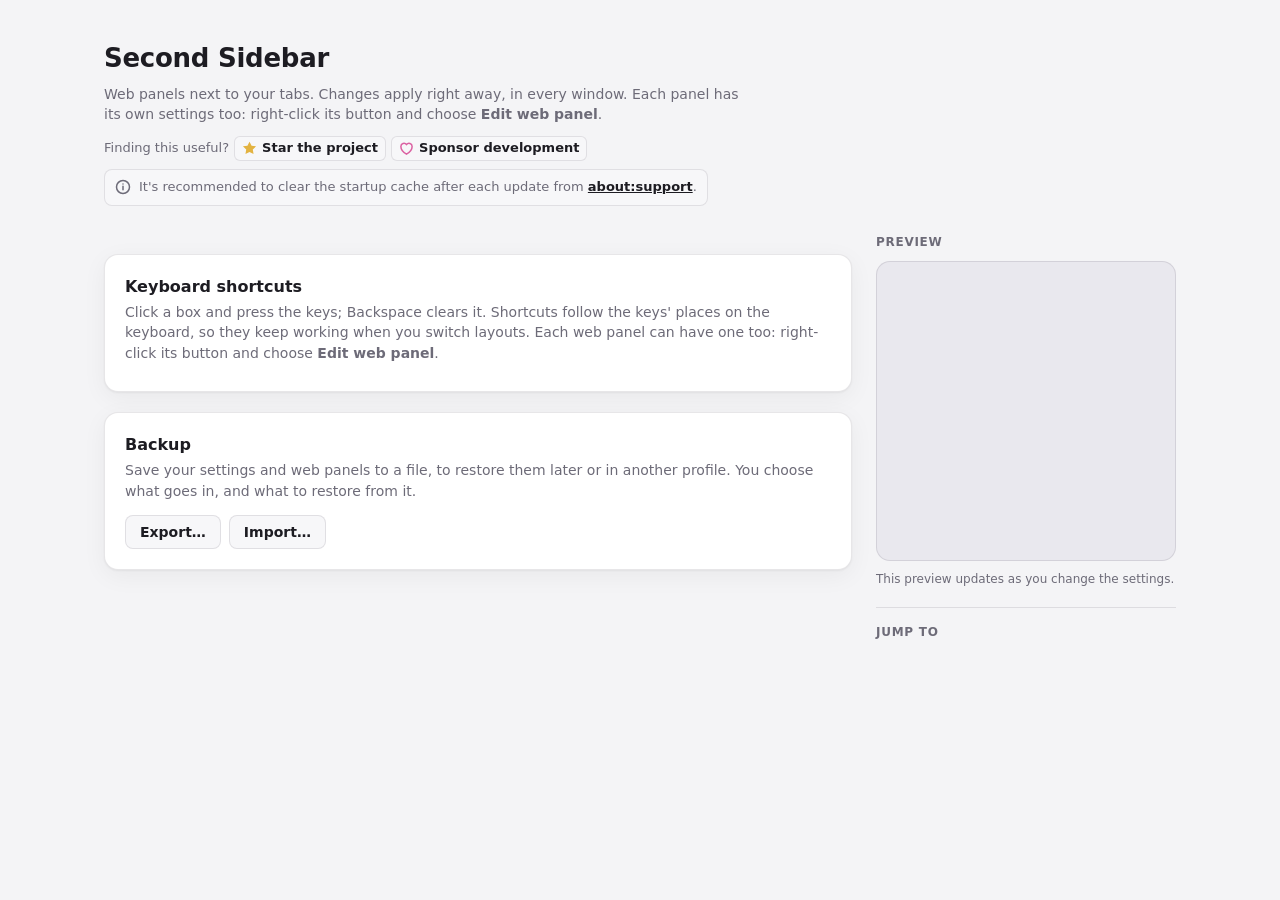
==== commit c4e97503: "chore: update changelog for version 1.13.10, enhance settings page styles, and adjust tests for star" ====
--- a/src/second_sidebar/settings_page/settings.html
+++ b/src/second_sidebar/settings_page/settings.html
@@ -32,7 +32,6 @@
             </svg>
             Star the project
           </a>
-          <span>or</span>
           <a
             class="support-link sponsor"
             href="https://github.com/sponsors/sinazadeh"
@@ -44,18 +43,24 @@
                 d="M8 14S2 10.5 2 5.8A3.3 3.3 0 0 1 8 3.9a3.3 3.3 0 0 1 6 1.9C14 10.5 8 14 8 14Z"
               />
             </svg>
-            sponsor its continued development
+            Sponsor development
           </a>
-          <span>.</span>
         </p>
         <div class="startup-cache-note" role="note">
           <svg viewBox="0 0 16 16" aria-hidden="true">
+            <circle
+              cx="8"
+              cy="8"
+              r="6.5"
+              fill="none"
+              stroke="currentColor"
+              stroke-width="1.5"
+            />
             <path
-              d="M8 1.5 15 14H1L8 1.5Zm0 3.4v4.8m0 2.2v.1"
+              d="M8 7.2v3.6m0-5.9v.1"
               fill="none"
               stroke="currentColor"
               stroke-linecap="round"
-              stroke-linejoin="round"
               stroke-width="1.5"
             />
           </svg>
--- a/src/second_sidebar/settings_page/settings.css
+++ b/src/second_sidebar/settings_page/settings.css
@@ -117,12 +117,11 @@
   max-width: none;
   margin-bottom: 28px;
   padding: 8px 10px;
-  border: 1px solid color-mix(in srgb, var(--warning-text) 25%, transparent);
+  border: 1px solid var(--border);
   border-radius: 8px;
-  background: color-mix(in srgb, var(--warning-text) 7%, transparent);
-  color: var(--warning-text);
+  background: var(--raised);
+  color: var(--muted);
   font-size: 13px;
-  font-weight: 600;
 }
 .intro .startup-cache-note p {
   margin: 0;
@@ -135,7 +134,8 @@
   margin-top: 1px;
 }
 .startup-cache-note a {
-  color: inherit;
+  color: var(--text);
+  font-weight: 600;
   text-decoration: underline;
 }
 
